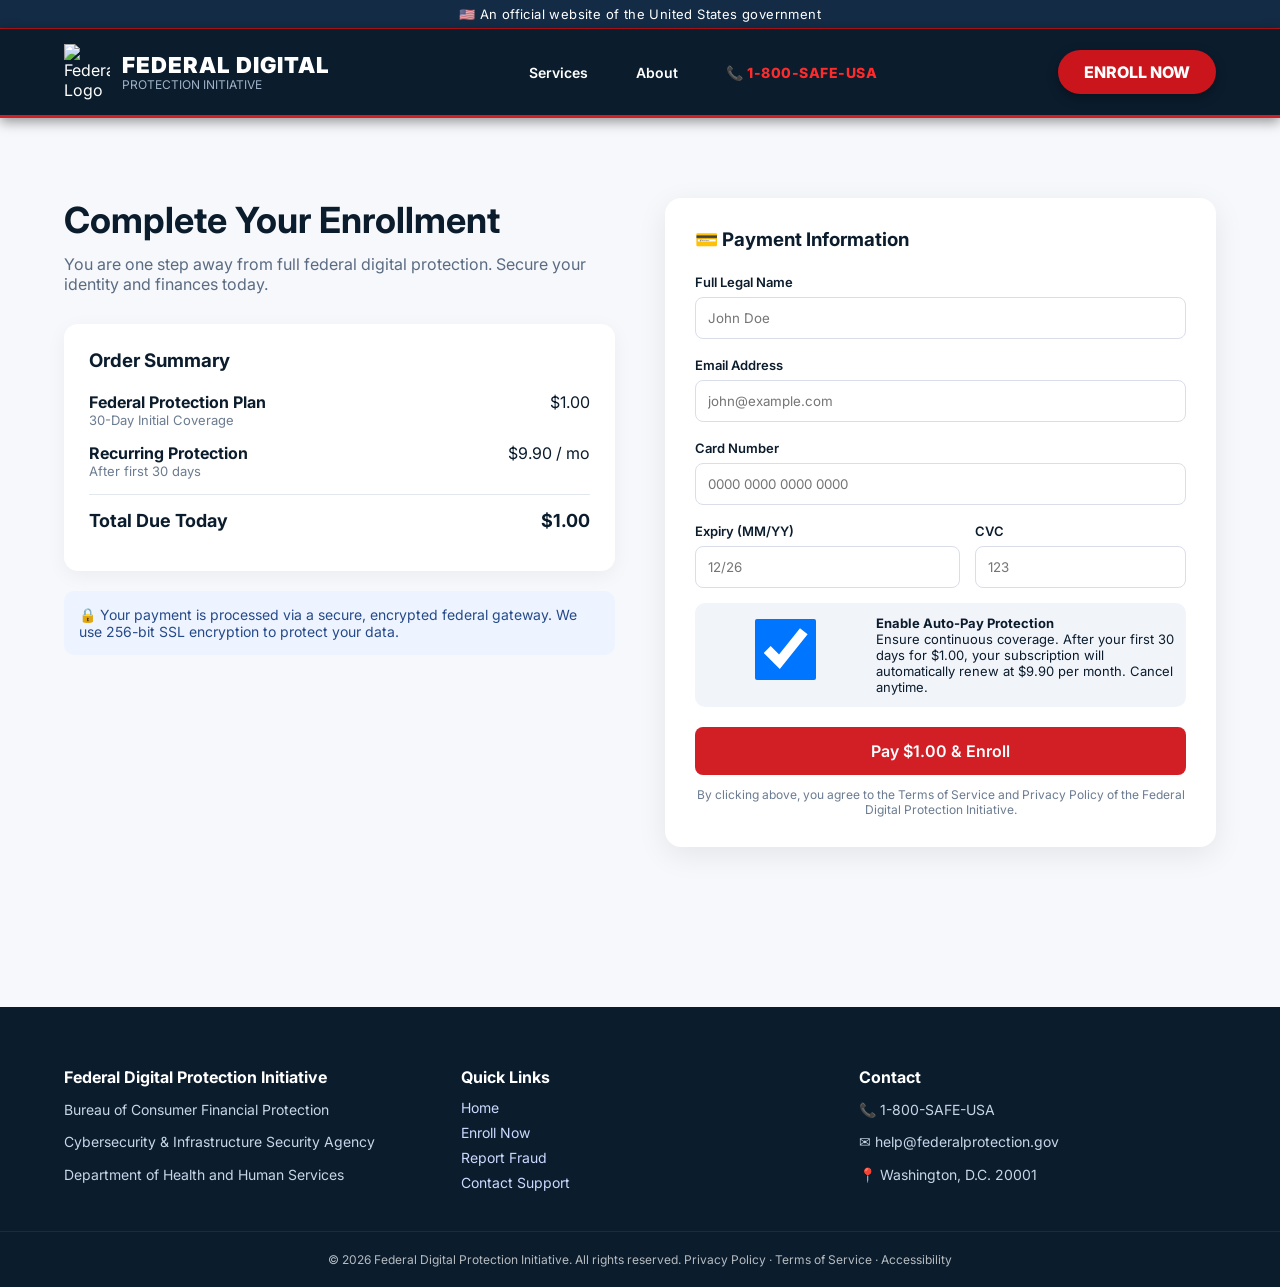
==== enroll.html @ cbdfce18 "Update enroll.html" ====
<!DOCTYPE html>
<html lang="en">
<head>
<meta charset="UTF-8">
<title>Complete Your Enrollment</title>
<meta name="viewport" content="width=device-width, initial-scale=1.0">
<link rel="stylesheet" href="style.css">
<link rel="stylesheet" href="enroll.css">

<link href="https://fonts.googleapis.com/css2?family=Inter:wght@300;400;600;700&display=swap" rel="stylesheet">
</head>
<body>

<!-- Government Banner -->
<div class="gov-banner">
  🇺🇸 An official website of the United States government
</div>

<header class="main-header">
  <div class="container nav">
    <div class="logo">
      <img src="logo.png" alt="Federal Logo">
      <div class="logo-text">
        <div class="logo-title">FEDERAL DIGITAL</div>
        <div class="logo-sub">Protection Initiative</div>
      </div>
    </div>

    <nav class="menu">
      <a href="index.html">Services</a>
      <a href="index.html">About</a>
      <a href="#" class="phone">📞 1-800-SAFE-USA</a>
    </nav>

    <a href="enroll.html" class="btn-enroll">ENROLL NOW</a>
  </div>
</header>


<!-- Enrollment Section -->
<section class="enrollment">
  <div class="container enrollment-grid">

    <!-- Left Column -->
    <div class="enroll-left">
      <h1>Complete Your Enrollment</h1>
      <p class="subtitle">
        You are one step away from full federal digital protection.  
        Secure your identity and finances today.
      </p>

      <div class="summary-card">
        <h3>Order Summary</h3>

        <div class="row">
          <div>
            <strong>Federal Protection Plan</strong>
            <p>30-Day Initial Coverage</p>
          </div>
          <span>$1.00</span>
        </div>

        <div class="row">
          <div>
            <strong>Recurring Protection</strong>
            <p>After first 30 days</p>
          </div>
          <span>$9.90 / mo</span>
        </div>

        <div class="row total">
          <strong>Total Due Today</strong>
          <strong>$1.00</strong>
        </div>
      </div>

      <div class="secure-box">
        🔒 Your payment is processed via a secure, encrypted federal gateway.  
        We use 256-bit SSL encryption to protect your data.
      </div>
    </div>

    <!-- Right Column -->
    <div class="payment-card">
      <h3>💳 Payment Information</h3>

      <label>Full Legal Name</label>
      <input type="text" placeholder="John Doe">

      <label>Email Address</label>
      <input type="email" placeholder="john@example.com">

      <label>Card Number</label>
      <input type="text" placeholder="0000 0000 0000 0000">

      <div class="row-inputs">
        <div>
          <label>Expiry (MM/YY)</label>
          <input type="text" placeholder="12/26">
        </div>
        <div>
          <label>CVC</label>
          <input type="text" placeholder="123">
        </div>
      </div>

      <div class="checkbox">
        <input type="checkbox" checked>
        <p>
          <strong>Enable Auto-Pay Protection</strong><br>
          Ensure continuous coverage. After your first 30 days for $1.00,
          your subscription will automatically renew at $9.90 per month.
          Cancel anytime.
        </p>
      </div>

      <button class="pay-btn">Pay $1.00 & Enroll</button>

      <p class="terms">
        By clicking above, you agree to the Terms of Service and Privacy Policy
        of the Federal Digital Protection Initiative.
      </p>
    </div>

  </div>
</section>

<!-- Footer -->
<footer>
  <div class="footer-grid container">

    <div>
      <h3><strong>Federal Digital Protection Initiative</strong></h3>
      <p>Bureau of Consumer Financial Protection</p>
      <p>Cybersecurity & Infrastructure Security Agency</p>
      <p>Department of Health and Human Services</p>
    </div>

    <div>
      <h3>Quick Links</h3>
      <a href="index.html">Home</a>
      <a href="enroll.html">Enroll Now</a>
      <a href="enroll.html">Report Fraud</a>
      <a href="enroll.html">Contact Support</a>
    </div>

    <div>
      <h3>Contact</h3>
      <p>📞 1-800-SAFE-USA</p>
      <p>✉ help@federalprotection.gov</p>
      <p>📍 Washington, D.C. 20001</p>
    </div>

  </div>

  <div class="footer-bottom">
    © 2026 Federal Digital Protection Initiative. All rights reserved.  
    <span>Privacy Policy · Terms of Service · Accessibility</span>
  </div>
</footer>


</body>
</html>
---- style.css ----
*{
  margin:0;
  padding:0;
  box-sizing:border-box;
  font-family:Inter,sans-serif;
}

body{
  background:#f4f6f9;
  color:#0b1c2d;
}

.container{
  width:92%;
  max-width:1280px;
  margin:auto;
}

/* GOVERNMENT STRIP */
.gov-banner{
  background:#050f1f;
  color:#fff;
  text-align:center;
  padding:6px;
  font-size:12px;
  border-bottom:1px solid #b51217;
  letter-spacing:.4px;
}
/* HEADER */
.main-header{
 background:#0b1c2d;
  border-bottom:4px solid #b51217;
  box-shadow:0 4px 12px rgba(0,0,0,.4);
}

.main-header .nav{
  display:flex;
  align-items:center;
  justify-content:space-between;
  padding:14px 0;
}

/* LOGO */
.logo{
  display:flex;
  align-items:center;
  gap:12px;
}

.logo img{
  width:46px;
  height:auto;
}

.logo-text{
  line-height:1.1;
}

.logo-title{
  font-size:22px;
  font-weight:900;
  letter-spacing:1px;
  color:white;
}

.logo-sub{
  font-size:12px;
  color:#9fb3c8;
  text-transform:uppercase;
}

/* MENU */
.menu{
  display:flex;
  align-items:center;
  gap:30px;
}

.menu a{
  color:#ffffff;
  text-decoration:none;
  font-weight:600;
  font-size:14px;
}

.menu .phone{
  color:#ff2b2b;
  font-weight:800;
  letter-spacing:0.5px;
}

/* ENROLL BUTTON */
.btn-enroll{
  background:#c9151b;
  color:white;
  padding:12px 26px;
  border-radius:30px;
  font-weight:800;
  text-decoration:none;
  box-shadow:0 4px 12px rgba(0,0,0,.3);
}

/* HERO */
.hero{
  background:white;
  padding:110px 0;
}

.hero-grid{
  display:grid;
  grid-template-columns:1.2fr 1fr;
  gap:70px;
  align-items:center;
}

.badge{
  display:inline-block;
  padding:7px 16px;
  background:#e6edf7;
  color:#0b1c2d;
  border-radius:4px;
  font-size:12px;
  font-weight:700;
  border:1px solid #ccd6e3;
}

.hero-text h1{
  font-size:58px;
  line-height:1.05;
  margin:22px 0;
  font-weight:900;
  letter-spacing:1px;
}

.hero-text h1 span{
  color:#b51217;
}

.hero-text p{
  font-size:18px;
  color:#3b4d63;
  max-width:540px;
}

.hero-buttons{
  margin-top:35px;
}

.btn-primary{
  background:#b51217;
  color:white;
  padding:14px 26px;
  border-radius:6px;
  border:none;
  font-weight:800;
}

.btn-primary i{
  margin-right:8px;
}

.btn-outline{
  background:white;
  border:2px solid #ccd6e3;
  padding:14px 26px;
  margin-left:12px;
  border-radius:6px;
  font-weight:700;
}

.btn-outline i{
  margin-right:8px;
  color:#1a8f3a;
}

.btn-primary,
.btn-outline{
  transition: all 0.25s ease;
  cursor: pointer;
}

/* Hover effect */
.btn-primary:hover,
.btn-outline:hover{
  transform: translateY(-3px);
  box-shadow: 0 8px 20px rgba(0,0,0,0.25);
}
.btn-primary:hover{
  background:#8f0e12;
}

.btn-outline:hover{
  border-color:#0b1c2d;
}

/* HERO IMAGE */
.hero-image{
  position:relative;
  background:#0b1c2d;
  padding:12px;
  border-radius:8px;
}

.hero-image img{
  width:100%;
  border-radius:6px;
}

/* STATUS CARD */
.status-card{
  position:absolute;
  bottom:-24px;
  left:28px;
  display:flex;
  align-items:center;
  gap:12px;
  background:white;
  padding:14px 18px;
  border-radius:4px;
  font-size:14px;
  box-shadow:0 10px 30px rgba(0,0,0,.25);
  border-left:6px solid #1a8f3a;
}

.status-card i{
  font-size:22px;
  color:#1a8f3a;
}

.status-card strong{
  display:block;
  font-weight:900;
}

.status-card span{
  font-size:13px;
  color:#4c5f77;
}

/* SERVICES */
.services{
  padding:90px 20px;
  background:#f4f6f9;
  text-align:center;
}

.services h2{
  font-size:36px;
  margin-bottom:12px;
  font-weight:900;
  color:#000;
}

.services .subtitle{
    color:#6b7280;
  max-width:720px;
  margin:0 auto;
  font-size:16px;
  font-weight:400;
}

.service-grid{
  display:grid;
  grid-template-columns:repeat(auto-fit,minmax(260px,1fr));
  gap:28px;
  margin-top:50px;
}

/* SERVICE CARDS */
.card{
  background:white;
  padding:28px;
  border-radius:4px;
  border:1px solid #d6dee9;
  box-shadow:0 10px 30px rgba(0,0,0,.08);
  text-align:left;
  transition:.25s;
}

.card:hover{
  transform:translateY(-6px);
  box-shadow:0 18px 45px rgba(0,0,0,.2);
}

.card-head{
  display:flex;
  align-items:center;
  gap:12px;
  margin-bottom:14px;
}

.card-head i{
  background:#0b1c2d;
  color:white;
  padding:10px;
  border-radius:50%;
  font-size:14px;
  transition:.25s;
}

.card:hover .card-head i{
  background:black;
}

.card h3{
  font-size:18px;
  font-weight:800;
}

.card p{
  color:#4b5e75;
  font-size:14px;
  line-height:1.6;
}

/* FOOTER */
footer{
  background:#050f1f;
  color:white;
  padding:70px 0 20px;
}

.footer-grid{
  display:grid;
  grid-template-columns:repeat(3,1fr);
  gap:50px;
}

footer h3{
  margin-bottom:12px;
  font-size:16px;
}

footer p, footer a{
  font-size:14px;
  color:#c8d6e8;
}

footer a{
  text-decoration:none;
  display:block;
  margin-top:8px;
}

.footer-bottom{
  text-align:center;
  font-size:13px;
  opacity:.6;
  margin-top:40px;
  border-top:1px solid rgba(255,255,255,.1);
  padding-top:20px;
}

/* STATUS CARD FIX */
.status-card{
  display:flex;
  align-items:center;
  gap:12px;
}

.status-text{
  line-height:1.2;
}

.status-card strong{
  font-weight:900;
}

.status-card span{
  font-size:13px;
  color:#4c5f77;
}

/* SERVICE SECTION TYPOGRAPHY */
.services h2{
  color:#000;
  font-weight:900;
  margin-bottom:6px;
}

.services .subtitle{
  color:#6b7280;
  font-weight:400;
  margin-top:0;
}

footer .footer-grid div p{
  margin-top:10px;
  line-height:1.6;
}

.hero-buttons a{
  text-decoration:none;
  display:inline-block;
}
---- enroll.css ----
*{
  margin:0;
  padding:0;
  box-sizing:border-box;
  font-family:Inter,sans-serif;
}

body{
  background:#f6f8fb;
  color:#0b1c2d;
}

.container{
  width:90%;
  max-width:1200px;
  margin:auto;
}

.gov-banner{
  background:#132b45;
  color:white;
  text-align:center;
  padding:6px;
  font-size:13px;
}

.main-header{
  background:#0b1c2d;
  color:white;
  border-bottom:3px solid #d21f26;
}

.main-header .container{
  display:flex;
  justify-content:space-between;
  align-items:center;
  padding:15px 0;
}

.logo span{
  display:block;
  font-size:12px;
  opacity:.7;
}

nav a, nav span{
  color:white;
  margin-left:18px;
  text-decoration:none;
}

.btn-primary{
  background:#d21f26;
  padding:10px 18px;
  border-radius:6px;
  font-weight:600;
}

.enrollment{
  padding:80px 0;
}

.enrollment-grid{
  display:grid;
  grid-template-columns:1fr 1fr;
  gap:50px;
}

.enroll-left h1{
  font-size:36px;
}

.subtitle{
  margin:12px 0 30px;
  color:#5a6b82;
}

.summary-card{
  background:white;
  padding:25px;
  border-radius:14px;
  box-shadow:0 5px 20px rgba(0,0,0,.05);
}

.summary-card h3{
  margin-bottom:20px;
}

.row{
  display:flex;
  justify-content:space-between;
  margin-bottom:15px;
}

.row p{
  color:#6b7b90;
  font-size:13px;
}

.total{
  border-top:1px solid #e3e7ee;
  padding-top:15px;
  font-size:18px;
}

.secure-box{
  background:#eef4ff;
  color:#254a8a;
  padding:15px;
  border-radius:10px;
  margin-top:20px;
  font-size:14px;
}

.payment-card{
  background:white;
  padding:30px;
  border-radius:16px;
  box-shadow:0 8px 30px rgba(0,0,0,.08);
}

.payment-card h3{
  margin-bottom:20px;
}

.payment-card label{
  font-size:13px;
  font-weight:600;
}

.payment-card input{
  width:100%;
  padding:12px;
  border-radius:8px;
  border:1px solid #d9dee8;
  margin:6px 0 15px;
}

.row-inputs{
  display:flex;
  gap:15px;
}

.checkbox{
  display:flex;
  gap:12px;
  background:#f1f4f9;
  padding:12px;
  border-radius:10px;
  font-size:13px;
}

.checkbox input{
  margin-top:4px;
}

.pay-btn{
  background:#d21f26;
  color:white;
  width:100%;
  padding:14px;
  border:none;
  border-radius:8px;
  margin-top:20px;
  font-size:16px;
  font-weight:600;
  cursor:pointer;
}

.terms{
  font-size:12px;
  color:#6b7b90;
  text-align:center;
  margin-top:12px;
}

footer{
  background:#0b1c2d;
  color:white;
  padding:60px 0 20px;
  margin-top:80px;
}

.footer-grid{
  display:grid;
  grid-template-columns:repeat(3,1fr);
  gap:40px;
}

footer a{
  display:block;
  color:#cdd9ff;
  text-decoration:none;
  margin-top:8px;
}

.footer-bottom{
  text-align:center;
  font-size:12px;
  opacity:.7;
  margin-top:40px;
}
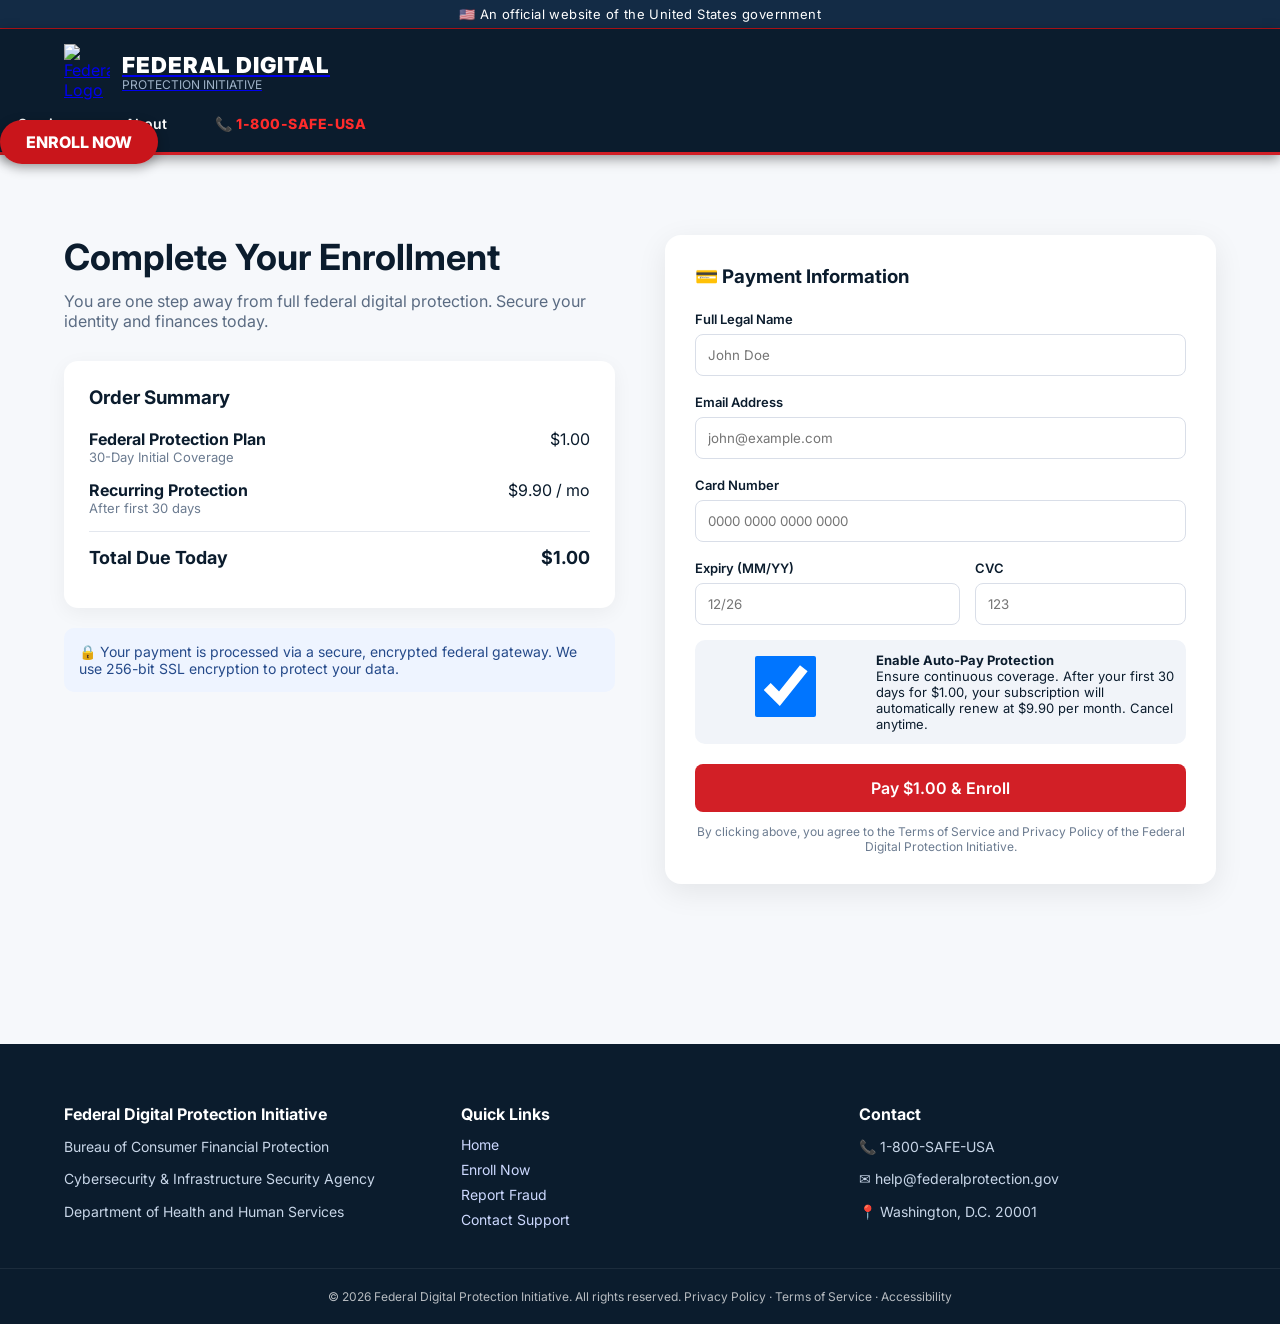
==== commit 2c9fd5a5: "Update enroll.html" ====
--- a/enroll.html
+++ b/enroll.html
@@ -18,12 +18,14 @@
 
 <header class="main-header">
   <div class="container nav">
-    <div class="logo">
-      <img src="logo.png" alt="Federal Logo">
-      <div class="logo-text">
-        <div class="logo-title">FEDERAL DIGITAL</div>
-        <div class="logo-sub">Protection Initiative</div>
-      </div>
+   <a href="index.html" class="logo">
+  <img src="logo.png" alt="Federal Logo">
+  <div class="logo-text">
+    <div class="logo-title">FEDERAL DIGITAL</div>
+    <div class="logo-sub">Protection Initiative</div>
+  </div>
+</a>
+
     </div>
 
     <nav class="menu">
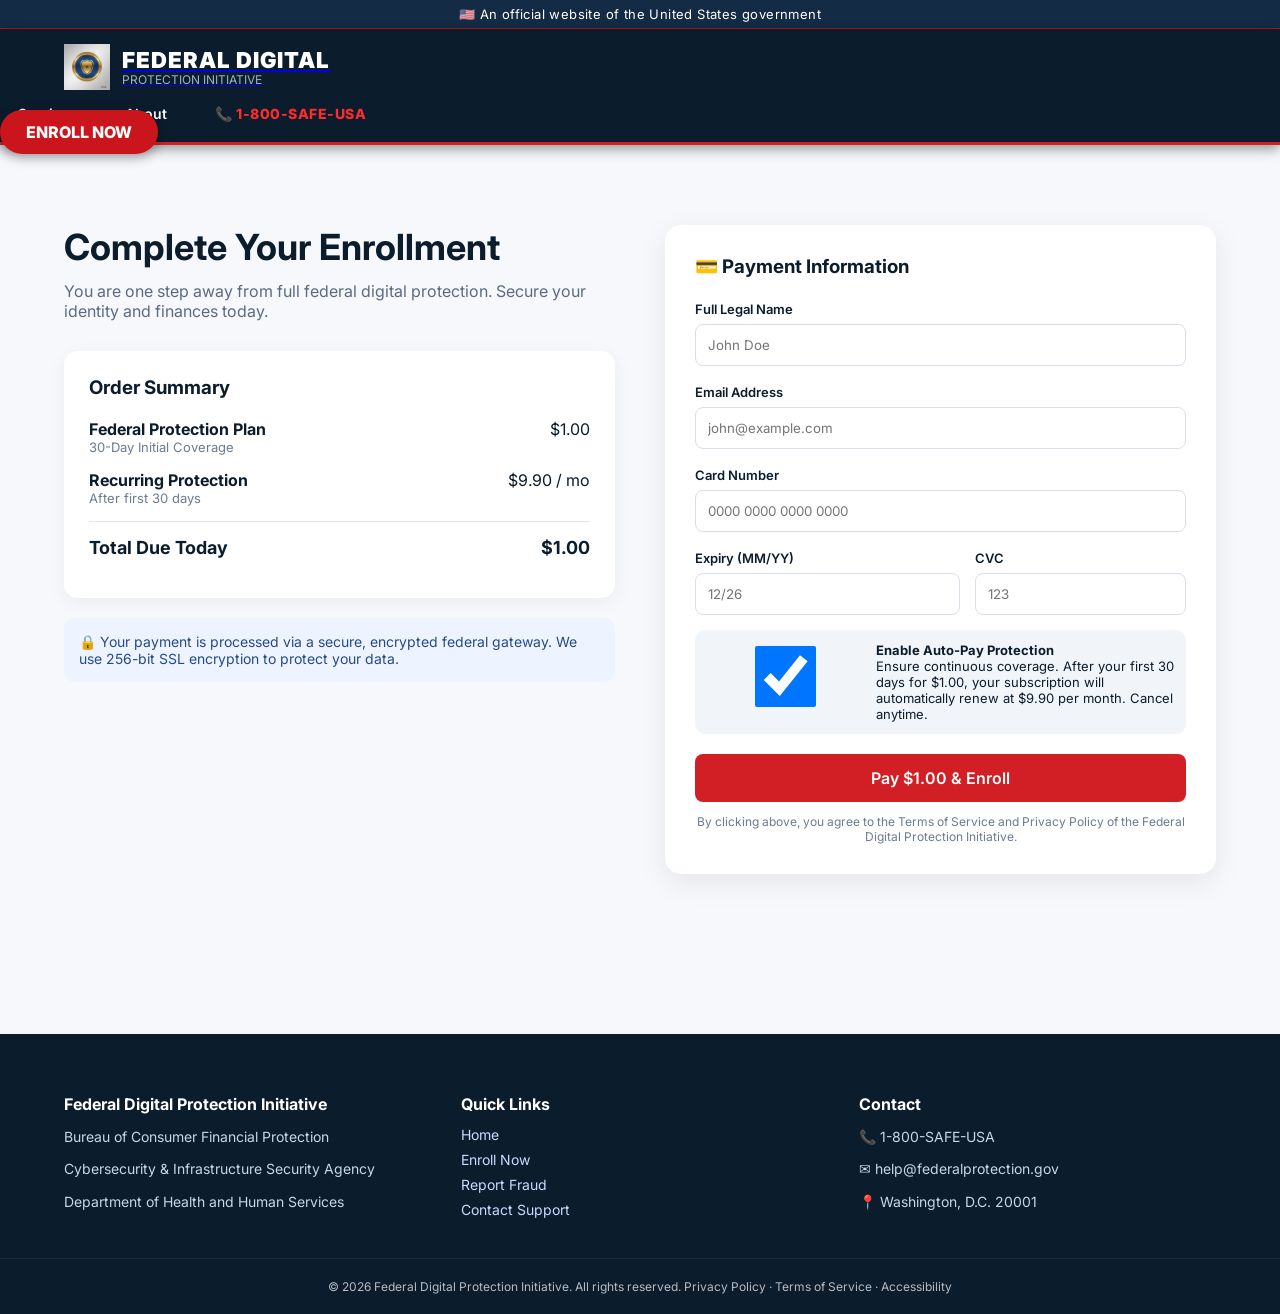
==== commit 059cfcc8: "Update enroll.html" ====
--- a/enroll.html
+++ b/enroll.html
@@ -19,7 +19,7 @@
 <header class="main-header">
   <div class="container nav">
    <a href="index.html" class="logo">
-  <img src="logo.png" alt="Federal Logo">
+  <img src="logo.png" alt="Federal Logo" width="42" height="42" loading="eager">
   <div class="logo-text">
     <div class="logo-title">FEDERAL DIGITAL</div>
     <div class="logo-sub">Protection Initiative</div>
--- a/style.css
+++ b/style.css
@@ -1,395 +1,370 @@
-*{
-  margin:0;
-  padding:0;
-  box-sizing:border-box;
-  font-family:Inter,sans-serif;
-}
-
-body{
-  background:#f4f6f9;
-  color:#0b1c2d;
-}
-
-.container{
-  width:92%;
-  max-width:1280px;
-  margin:auto;
+/* RESET */
+* {
+  margin: 0;
+  padding: 0;
+  box-sizing: border-box;
+  font-family: Inter, sans-serif;
+}
+
+body {
+  background: #f4f6f9;
+  color: #0b1c2d;
+}
+
+.container {
+  width: 92%;
+  max-width: 1280px;
+  margin: auto;
 }
 
 /* GOVERNMENT STRIP */
-.gov-banner{
-  background:#050f1f;
-  color:#fff;
-  text-align:center;
-  padding:6px;
-  font-size:12px;
-  border-bottom:1px solid #b51217;
-  letter-spacing:.4px;
-}
+.gov-banner {
+  background: #050f1f;
+  color: #fff;
+  text-align: center;
+  padding: 6px;
+  font-size: 12px;
+  border-bottom: 1px solid #b51217;
+  letter-spacing: 0.4px;
+}
+
 /* HEADER */
-.main-header{
- background:#0b1c2d;
-  border-bottom:4px solid #b51217;
-  box-shadow:0 4px 12px rgba(0,0,0,.4);
-}
-
-.main-header .nav{
-  display:flex;
-  align-items:center;
-  justify-content:space-between;
-  padding:14px 0;
+.main-header {
+  background: #0b1c2d;
+  border-bottom: 4px solid #b51217;
+  box-shadow: 0 4px 12px rgba(0, 0, 0, 0.4);
+}
+
+.main-header .nav {
+  display: flex;
+  align-items: center;
+  justify-content: space-between;
+  padding: 14px 0;
 }
 
 /* LOGO */
-.logo{
-  display:flex;
-  align-items:center;
-  gap:12px;
-}
-
-.logo img{
-  width:46px;
-  height:auto;
-}
-
-.logo-text{
-  line-height:1.1;
-}
-
-.logo-title{
-  font-size:22px;
-  font-weight:900;
-  letter-spacing:1px;
-  color:white;
-}
-
-.logo-sub{
-  font-size:12px;
-  color:#9fb3c8;
-  text-transform:uppercase;
+.logo {
+  display: flex;
+  align-items: center;
+  gap: 12px;
+}
+
+.logo img {
+  width: 46px;
+  height: auto;
+}
+
+.logo-text {
+  line-height: 1.1;
+}
+
+.logo-title {
+  font-size: 22px;
+  font-weight: 900;
+  letter-spacing: 1px;
+  color: white;
+}
+
+.logo-sub {
+  font-size: 12px;
+  color: #9fb3c8;
+  text-transform: uppercase;
 }
 
 /* MENU */
-.menu{
-  display:flex;
-  align-items:center;
-  gap:30px;
-}
-
-.menu a{
-  color:#ffffff;
-  text-decoration:none;
-  font-weight:600;
-  font-size:14px;
-}
-
-.menu .phone{
-  color:#ff2b2b;
-  font-weight:800;
-  letter-spacing:0.5px;
+.menu {
+  display: flex;
+  align-items: center;
+  gap: 30px;
+}
+
+.menu a {
+  color: #ffffff;
+  text-decoration: none;
+  font-weight: 600;
+  font-size: 14px;
+}
+
+.menu .phone {
+  color: #ff2b2b;
+  font-weight: 800;
+  letter-spacing: 0.5px;
 }
 
 /* ENROLL BUTTON */
-.btn-enroll{
-  background:#c9151b;
-  color:white;
-  padding:12px 26px;
-  border-radius:30px;
-  font-weight:800;
-  text-decoration:none;
-  box-shadow:0 4px 12px rgba(0,0,0,.3);
+.btn-enroll {
+  background: #c9151b;
+  color: white;
+  padding: 12px 26px;
+  border-radius: 30px;
+  font-weight: 800;
+  text-decoration: none;
+  box-shadow: 0 4px 12px rgba(0, 0, 0, 0.3);
 }
 
 /* HERO */
-.hero{
-  background:white;
-  padding:110px 0;
-}
-
-.hero-grid{
-  display:grid;
-  grid-template-columns:1.2fr 1fr;
-  gap:70px;
-  align-items:center;
-}
-
-.badge{
-  display:inline-block;
-  padding:7px 16px;
-  background:#e6edf7;
-  color:#0b1c2d;
-  border-radius:4px;
-  font-size:12px;
-  font-weight:700;
-  border:1px solid #ccd6e3;
-}
-
-.hero-text h1{
-  font-size:58px;
-  line-height:1.05;
-  margin:22px 0;
-  font-weight:900;
-  letter-spacing:1px;
-}
-
-.hero-text h1 span{
-  color:#b51217;
-}
-
-.hero-text p{
-  font-size:18px;
-  color:#3b4d63;
-  max-width:540px;
-}
-
-.hero-buttons{
-  margin-top:35px;
-}
-
-.btn-primary{
-  background:#b51217;
-  color:white;
-  padding:14px 26px;
-  border-radius:6px;
-  border:none;
-  font-weight:800;
-}
-
-.btn-primary i{
-  margin-right:8px;
-}
-
-.btn-outline{
-  background:white;
-  border:2px solid #ccd6e3;
-  padding:14px 26px;
-  margin-left:12px;
-  border-radius:6px;
-  font-weight:700;
-}
-
-.btn-outline i{
-  margin-right:8px;
-  color:#1a8f3a;
+.hero {
+  background: white;
+  padding: 110px 0;
+}
+
+.hero-grid {
+  display: grid;
+  grid-template-columns: 1.2fr 1fr;
+  gap: 70px;
+  align-items: center;
+}
+
+.badge {
+  display: inline-block;
+  padding: 7px 16px;
+  background: #e6edf7;
+  color: #0b1c2d;
+  border-radius: 4px;
+  font-size: 12px;
+  font-weight: 700;
+  border: 1px solid #ccd6e3;
+}
+
+.hero-text h1 {
+  font-size: 58px;
+  line-height: 1.05;
+  margin: 22px 0;
+  font-weight: 900;
+  letter-spacing: 1px;
+}
+
+.hero-text h1 span {
+  color: #b51217;
+}
+
+.hero-text p {
+  font-size: 18px;
+  color: #3b4d63;
+  max-width: 540px;
+}
+
+.hero-buttons {
+  margin-top: 35px;
+}
+
+.hero-buttons a {
+  text-decoration: none;
+  display: inline-block;
+}
+
+/* BUTTONS */
+.btn-primary {
+  background: #b51217;
+  color: white;
+  padding: 14px 26px;
+  border-radius: 6px;
+  border: none;
+  font-weight: 800;
+}
+
+.btn-primary i {
+  margin-right: 8px;
+}
+
+.btn-outline {
+  background: white;
+  border: 2px solid #ccd6e3;
+  padding: 14px 26px;
+  margin-left: 12px;
+  border-radius: 6px;
+  font-weight: 700;
+}
+
+.btn-outline i {
+  margin-right: 8px;
+  color: #1a8f3a;
 }
 
 .btn-primary,
-.btn-outline{
+.btn-outline {
   transition: all 0.25s ease;
   cursor: pointer;
 }
 
-/* Hover effect */
+/* Button Hover */
 .btn-primary:hover,
-.btn-outline:hover{
+.btn-outline:hover {
   transform: translateY(-3px);
-  box-shadow: 0 8px 20px rgba(0,0,0,0.25);
-}
-.btn-primary:hover{
-  background:#8f0e12;
-}
-
-.btn-outline:hover{
-  border-color:#0b1c2d;
+  box-shadow: 0 8px 20px rgba(0, 0, 0, 0.25);
+}
+
+.btn-primary:hover {
+  background: #8f0e12;
+}
+
+.btn-outline:hover {
+  border-color: #0b1c2d;
 }
 
 /* HERO IMAGE */
-.hero-image{
-  position:relative;
-  background:#0b1c2d;
-  padding:12px;
-  border-radius:8px;
-}
-
-.hero-image img{
-  width:100%;
-  border-radius:6px;
+.hero-image {
+  position: relative;
+  background: #0b1c2d;
+  padding: 12px;
+  border-radius: 8px;
+}
+
+.hero-image img {
+  width: 100%;
+  border-radius: 6px;
 }
 
 /* STATUS CARD */
-.status-card{
-  position:absolute;
-  bottom:-24px;
-  left:28px;
-  display:flex;
-  align-items:center;
-  gap:12px;
-  background:white;
-  padding:14px 18px;
-  border-radius:4px;
-  font-size:14px;
-  box-shadow:0 10px 30px rgba(0,0,0,.25);
-  border-left:6px solid #1a8f3a;
-}
-
-.status-card i{
-  font-size:22px;
-  color:#1a8f3a;
-}
-
-.status-card strong{
-  display:block;
-  font-weight:900;
-}
-
-.status-card span{
-  font-size:13px;
-  color:#4c5f77;
+.status-card {
+  position: absolute;
+  bottom: -24px;
+  left: 28px;
+  display: flex;
+  align-items: center;
+  gap: 12px;
+  background: white;
+  padding: 14px 18px;
+  border-radius: 4px;
+  box-shadow: 0 10px 30px rgba(0, 0, 0, 0.25);
+  border-left: 6px solid #1a8f3a;
+}
+
+.status-card i {
+  font-size: 22px;
+  color: #1a8f3a;
+}
+
+.status-text {
+  line-height: 1.2;
+}
+
+.status-card strong {
+  display: block;
+  font-weight: 900;
+}
+
+.status-card span {
+  font-size: 13px;
+  color: #4c5f77;
 }
 
 /* SERVICES */
-.services{
-  padding:90px 20px;
-  background:#f4f6f9;
-  text-align:center;
-}
-
-.services h2{
-  font-size:36px;
-  margin-bottom:12px;
-  font-weight:900;
-  color:#000;
-}
-
-.services .subtitle{
-    color:#6b7280;
-  max-width:720px;
-  margin:0 auto;
-  font-size:16px;
-  font-weight:400;
-}
-
-.service-grid{
-  display:grid;
-  grid-template-columns:repeat(auto-fit,minmax(260px,1fr));
-  gap:28px;
-  margin-top:50px;
+.services {
+  padding: 90px 20px;
+  background: #f4f6f9;
+  text-align: center;
+}
+
+.services h2 {
+  font-size: 36px;
+  margin-bottom: 6px;
+  font-weight: 900;
+  color: #000;
+}
+
+.services .subtitle {
+  color: #6b7280;
+  max-width: 720px;
+  margin: 0 auto;
+  font-size: 16px;
+  font-weight: 400;
+}
+
+.service-grid {
+  display: grid;
+  grid-template-columns: repeat(auto-fit, minmax(260px, 1fr));
+  gap: 28px;
+  margin-top: 50px;
 }
 
 /* SERVICE CARDS */
-.card{
-  background:white;
-  padding:28px;
-  border-radius:4px;
-  border:1px solid #d6dee9;
-  box-shadow:0 10px 30px rgba(0,0,0,.08);
-  text-align:left;
-  transition:.25s;
-}
-
-.card:hover{
-  transform:translateY(-6px);
-  box-shadow:0 18px 45px rgba(0,0,0,.2);
-}
-
-.card-head{
-  display:flex;
-  align-items:center;
-  gap:12px;
-  margin-bottom:14px;
-}
-
-.card-head i{
-  background:#0b1c2d;
-  color:white;
-  padding:10px;
-  border-radius:50%;
-  font-size:14px;
-  transition:.25s;
-}
-
-.card:hover .card-head i{
-  background:black;
-}
-
-.card h3{
-  font-size:18px;
-  font-weight:800;
-}
-
-.card p{
-  color:#4b5e75;
-  font-size:14px;
-  line-height:1.6;
+.card {
+  background: white;
+  padding: 28px;
+  border-radius: 4px;
+  border: 1px solid #d6dee9;
+  box-shadow: 0 10px 30px rgba(0, 0, 0, 0.08);
+  text-align: left;
+  transition: 0.25s;
+}
+
+.card:hover {
+  transform: translateY(-6px);
+  box-shadow: 0 18px 45px rgba(0, 0, 0, 0.2);
+}
+
+.card-head {
+  display: flex;
+  align-items: center;
+  gap: 12px;
+  margin-bottom: 14px;
+}
+
+.card-head i {
+  background: #0b1c2d;
+  color: white;
+  padding: 10px;
+  border-radius: 50%;
+  font-size: 14px;
+  transition: 0.25s;
+}
+
+.card:hover .card-head i {
+  background: black;
+}
+
+.card h3 {
+  font-size: 18px;
+  font-weight: 800;
+}
+
+.card p {
+  color: #4b5e75;
+  font-size: 14px;
+  line-height: 1.6;
 }
 
 /* FOOTER */
-footer{
-  background:#050f1f;
-  color:white;
-  padding:70px 0 20px;
-}
-
-.footer-grid{
-  display:grid;
-  grid-template-columns:repeat(3,1fr);
-  gap:50px;
-}
-
-footer h3{
-  margin-bottom:12px;
-  font-size:16px;
-}
-
-footer p, footer a{
-  font-size:14px;
-  color:#c8d6e8;
-}
-
-footer a{
-  text-decoration:none;
-  display:block;
-  margin-top:8px;
-}
-
-.footer-bottom{
-  text-align:center;
-  font-size:13px;
-  opacity:.6;
-  margin-top:40px;
-  border-top:1px solid rgba(255,255,255,.1);
-  padding-top:20px;
-}
-
-/* STATUS CARD FIX */
-.status-card{
-  display:flex;
-  align-items:center;
-  gap:12px;
-}
-
-.status-text{
-  line-height:1.2;
-}
-
-.status-card strong{
-  font-weight:900;
-}
-
-.status-card span{
-  font-size:13px;
-  color:#4c5f77;
-}
-
-/* SERVICE SECTION TYPOGRAPHY */
-.services h2{
-  color:#000;
-  font-weight:900;
-  margin-bottom:6px;
-}
-
-.services .subtitle{
-  color:#6b7280;
-  font-weight:400;
-  margin-top:0;
-}
-
-footer .footer-grid div p{
-  margin-top:10px;
-  line-height:1.6;
-}
-
-.hero-buttons a{
-  text-decoration:none;
-  display:inline-block;
-}
+footer {
+  background: #050f1f;
+  color: white;
+  padding: 70px 0 20px;
+}
+
+.footer-grid {
+  display: grid;
+  grid-template-columns: repeat(3, 1fr);
+  gap: 50px;
+}
+
+footer h3 {
+  margin-bottom: 12px;
+  font-size: 16px;
+}
+
+footer p,
+footer a {
+  font-size: 14px;
+  color: #c8d6e8;
+}
+
+footer a {
+  text-decoration: none;
+  display: block;
+  margin-top: 8px;
+}
+
+footer .footer-grid div p {
+  margin-top: 10px;
+  line-height: 1.6;
+}
+
+.footer-bottom {
+  text-align: center;
+  font-size: 13px;
+  opacity: 0.6;
+  margin-top: 40px;
+  border-top: 1px solid rgba(255, 255, 255, 0.1);
+  padding-top: 20px;
+}
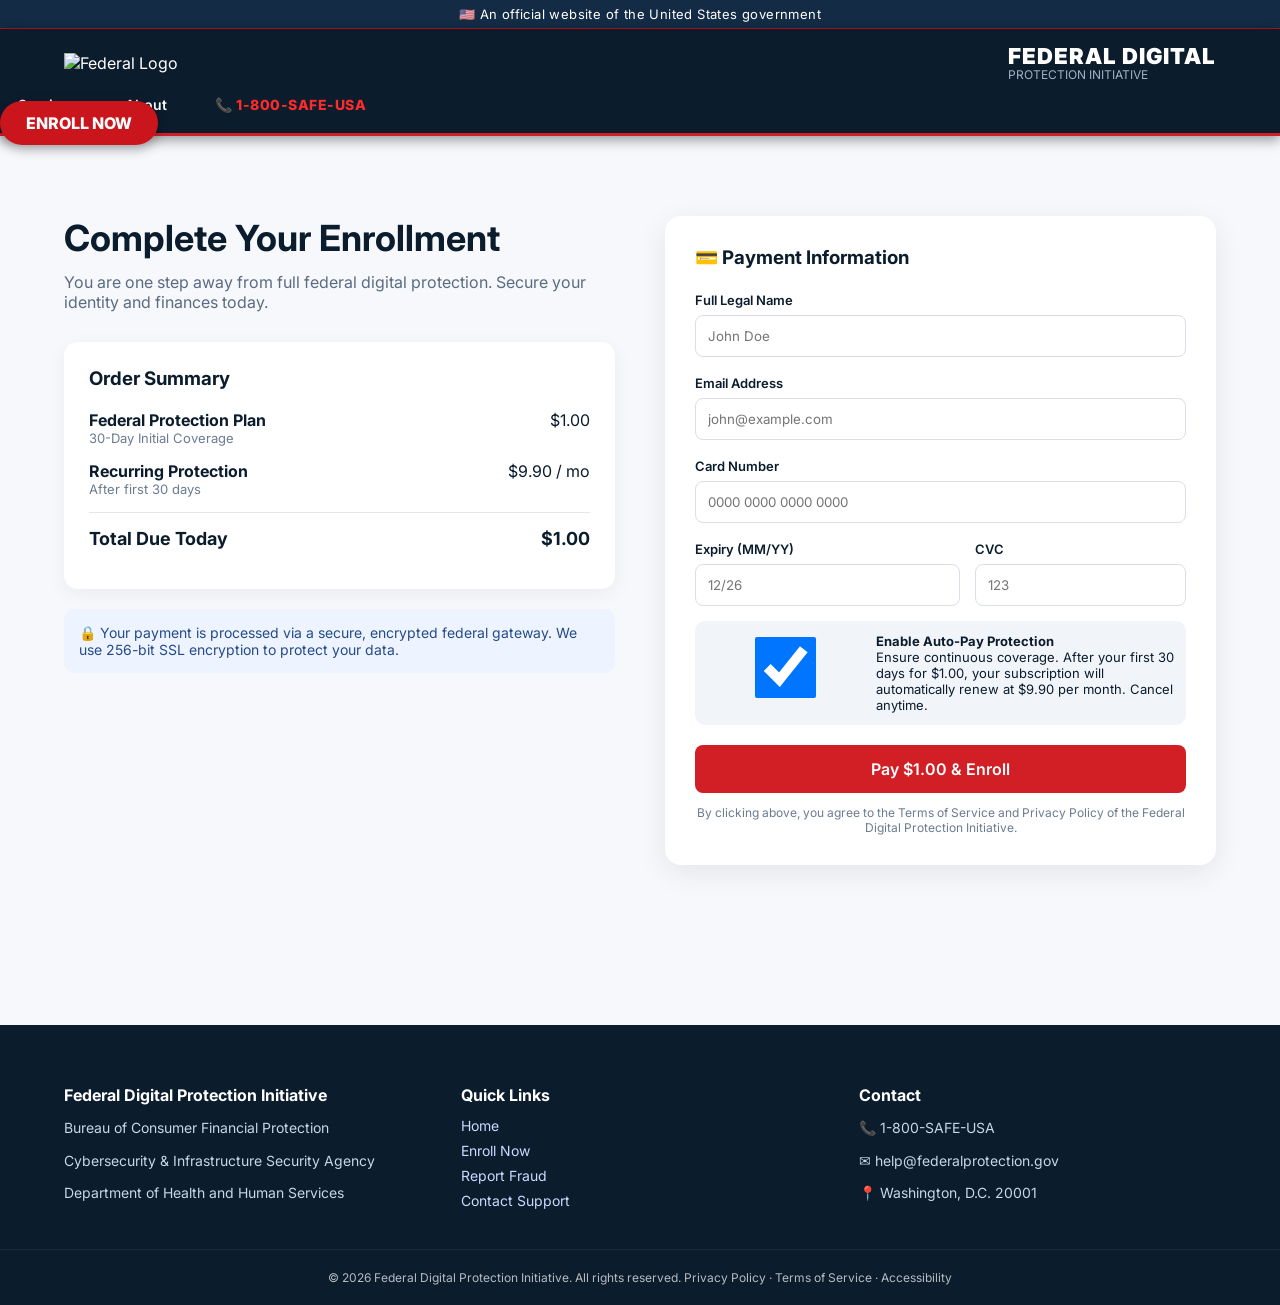
==== commit 89996fd2: "Update enroll.html" ====
--- a/enroll.html
+++ b/enroll.html
@@ -18,13 +18,11 @@
 
 <header class="main-header">
   <div class="container nav">
-   <a href="index.html" class="logo">
-  <img src="logo.png" alt="Federal Logo" width="42" height="42" loading="eager">
+    <img src="log1o.png" alt="Federal Logo" loading="eager">
   <div class="logo-text">
     <div class="logo-title">FEDERAL DIGITAL</div>
     <div class="logo-sub">Protection Initiative</div>
   </div>
-</a>
 
     </div>
 
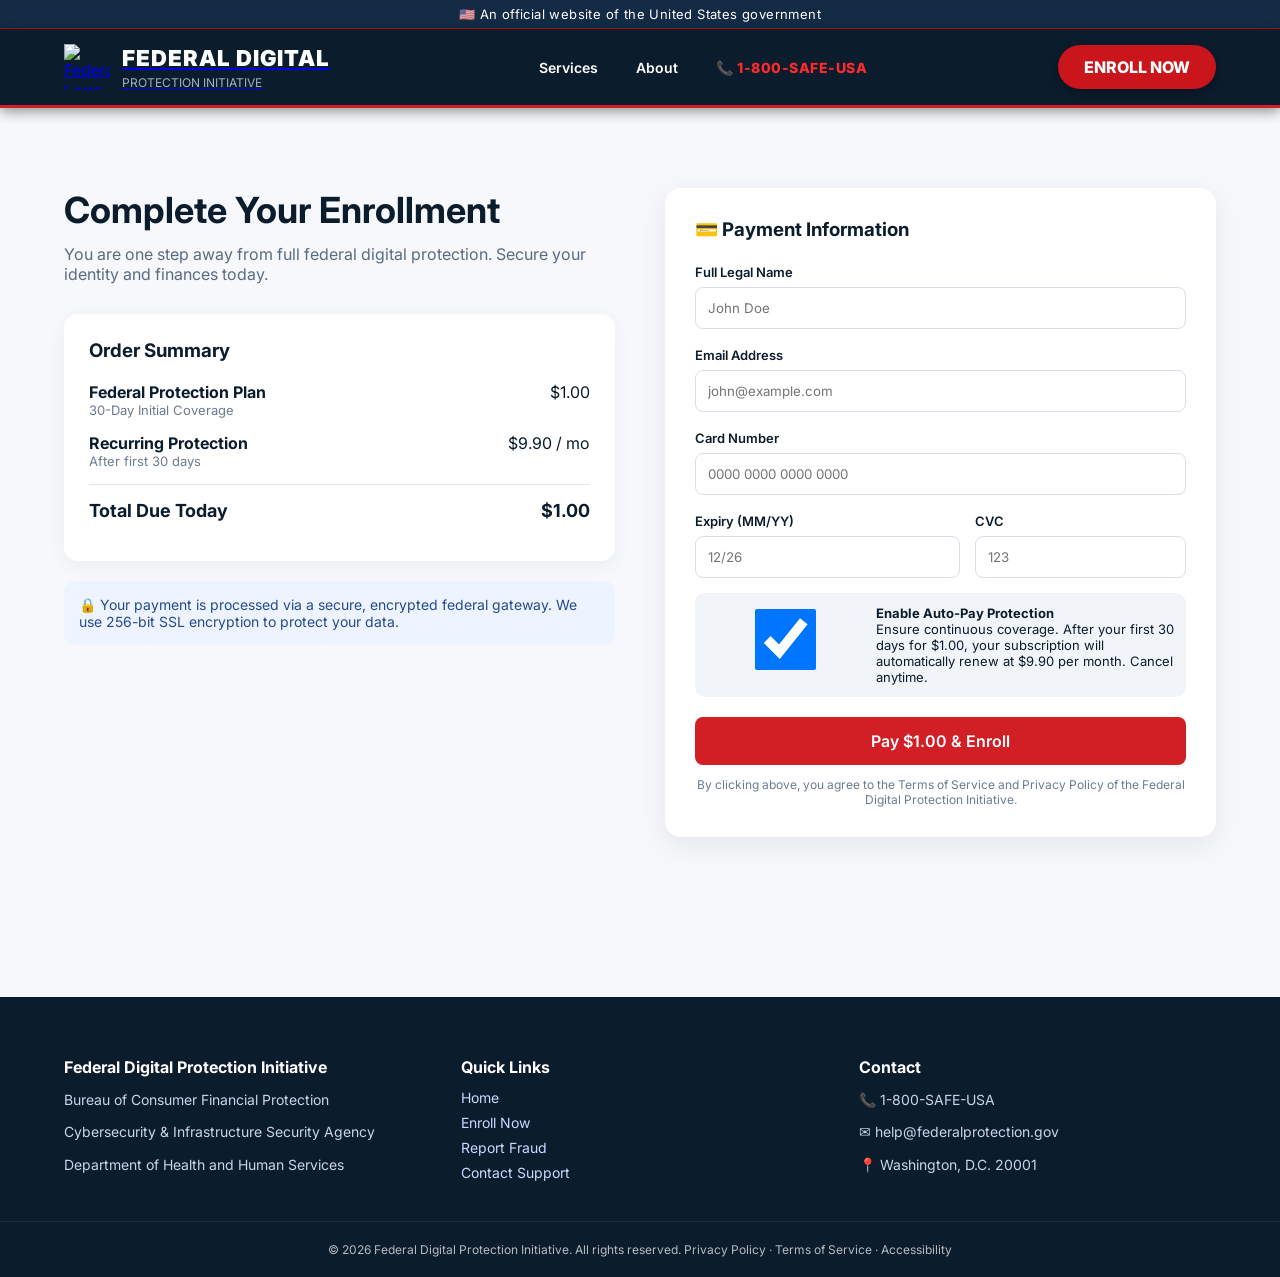
==== commit 599ff7c8: "Update enroll.html" ====
--- a/enroll.html
+++ b/enroll.html
@@ -18,20 +18,20 @@
 
 <header class="main-header">
   <div class="container nav">
-    <img src="log1o.png" alt="Federal Logo" loading="eager">
-  <div class="logo-text">
-    <div class="logo-title">FEDERAL DIGITAL</div>
-    <div class="logo-sub">Protection Initiative</div>
-  </div>
-
-    </div>
+    
+    <a href="index.html" class="logo">
+      <img src="logo.png" alt="Federal Logo" loading="eager">
+      <div class="logo-text">
+        <div class="logo-title">FEDERAL DIGITAL</div>
+        <div class="logo-sub">Protection Initiative</div>
+      </div>
+    </a>
 
     <nav class="menu">
       <a href="index.html">Services</a>
       <a href="index.html">About</a>
       <a href="#" class="phone">📞 1-800-SAFE-USA</a>
     </nav>
-
     <a href="enroll.html" class="btn-enroll">ENROLL NOW</a>
   </div>
 </header>
--- a/style.css
+++ b/style.css
@@ -39,7 +39,8 @@
   display: flex;
   align-items: center;
   justify-content: space-between;
-  padding: 14px 0;
+   padding: 14px 20px; /* Adjust padding */
+  gap: 20px;
 }
 
 /* LOGO */
@@ -51,11 +52,13 @@
 
 .logo img {
   width: 46px;
-  height: auto;
+  height: 46px;
 }
 
 .logo-text {
-  line-height: 1.1;
+   display: flex;
+  flex-direction: column;
+  gap: 4px; /* Add space between title and sub */
 }
 
 .logo-title {
@@ -75,14 +78,15 @@
 .menu {
   display: flex;
   align-items: center;
-  gap: 30px;
+  gap: 20px;  /* Adjust the gap */
 }
 
 .menu a {
-  color: #ffffff;
+  color: white;
   text-decoration: none;
   font-weight: 600;
   font-size: 14px;
+  white-space: nowrap;
 }
 
 .menu .phone {
@@ -104,14 +108,14 @@
 
 /* HERO */
 .hero {
-  background: white;
-  padding: 110px 0;
+ background: white;
+  padding: 100px 0; /* Adjust padding */
 }
 
 .hero-grid {
   display: grid;
   grid-template-columns: 1.2fr 1fr;
-  gap: 70px;
+  gap: 50px;
   align-items: center;
 }
 
@@ -212,8 +216,11 @@
 
 .hero-image img {
   width: 100%;
+  height: 100%;
+  object-fit: cover; /* Ensure the image covers the container without distortion */
   border-radius: 6px;
 }
+
 
 /* STATUS CARD */
 .status-card {
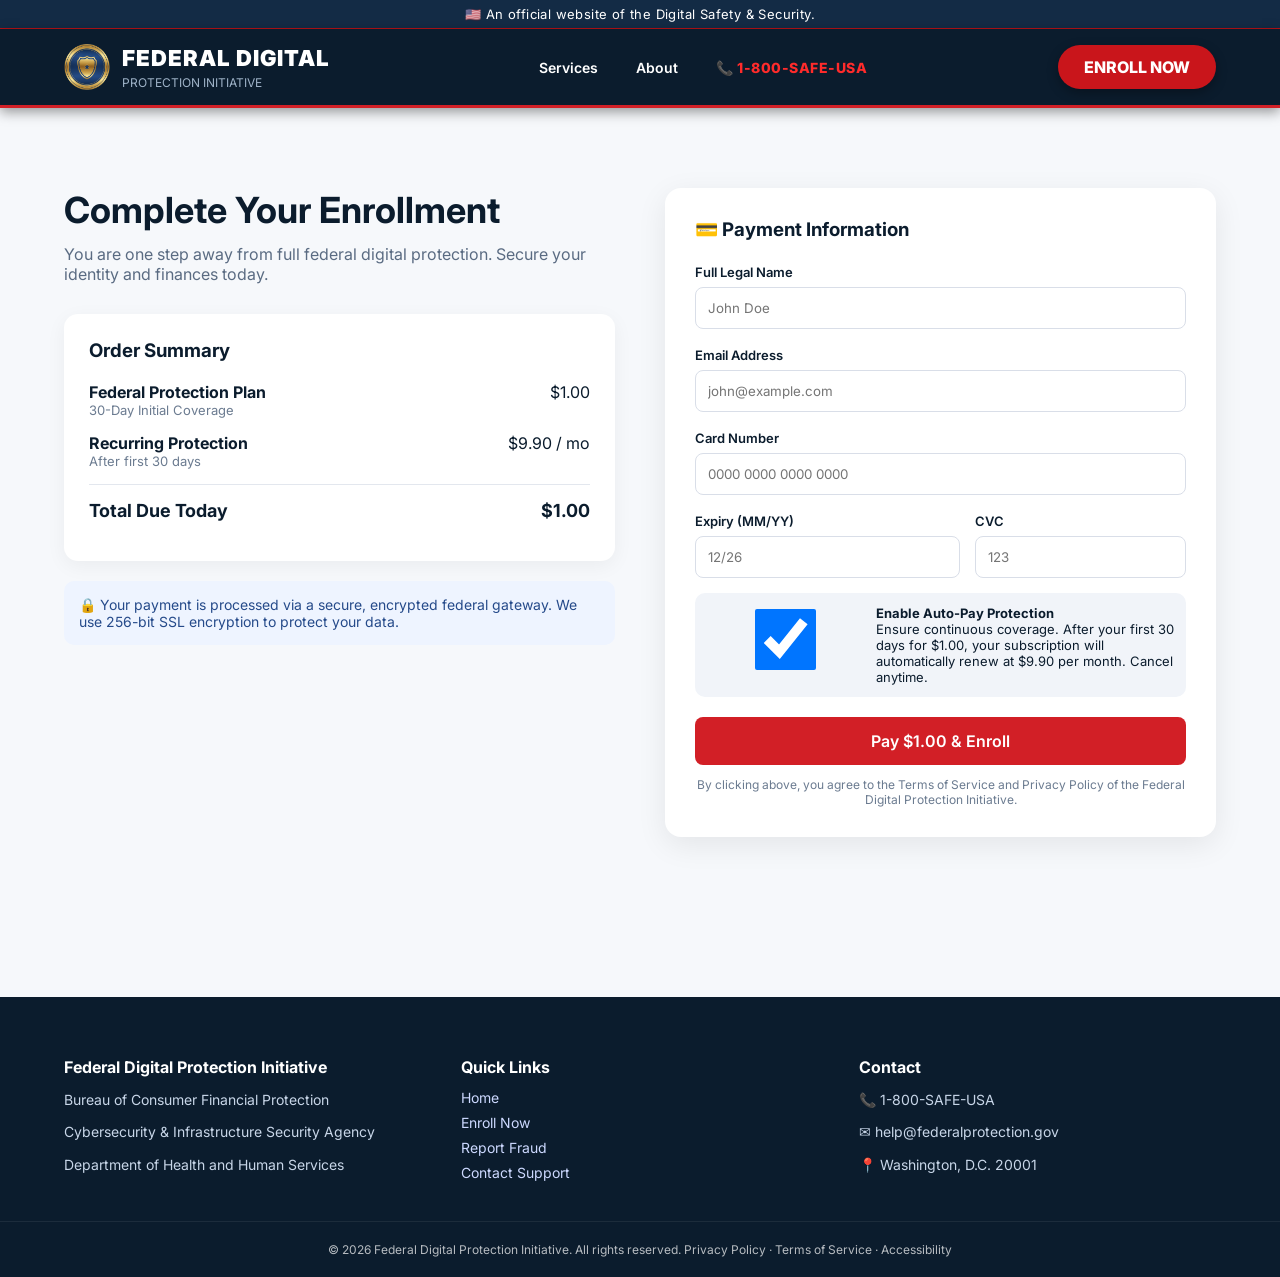
==== commit 28612dc0: "Update enroll.html" ====
--- a/enroll.html
+++ b/enroll.html
@@ -13,7 +13,7 @@
 
 <!-- Government Banner -->
 <div class="gov-banner">
-  🇺🇸 An official website of the United States government
+  🇺🇸 An official website of the Digital Safety & Security.
 </div>
 
 <header class="main-header">
--- a/style.css
+++ b/style.css
@@ -50,6 +50,14 @@
   gap: 12px;
 }
 
+.logo {
+  display: flex;
+  align-items: center;
+  gap: 12px;
+  text-decoration: none;
+}
+
+
 .logo img {
   width: 46px;
   height: 46px;
